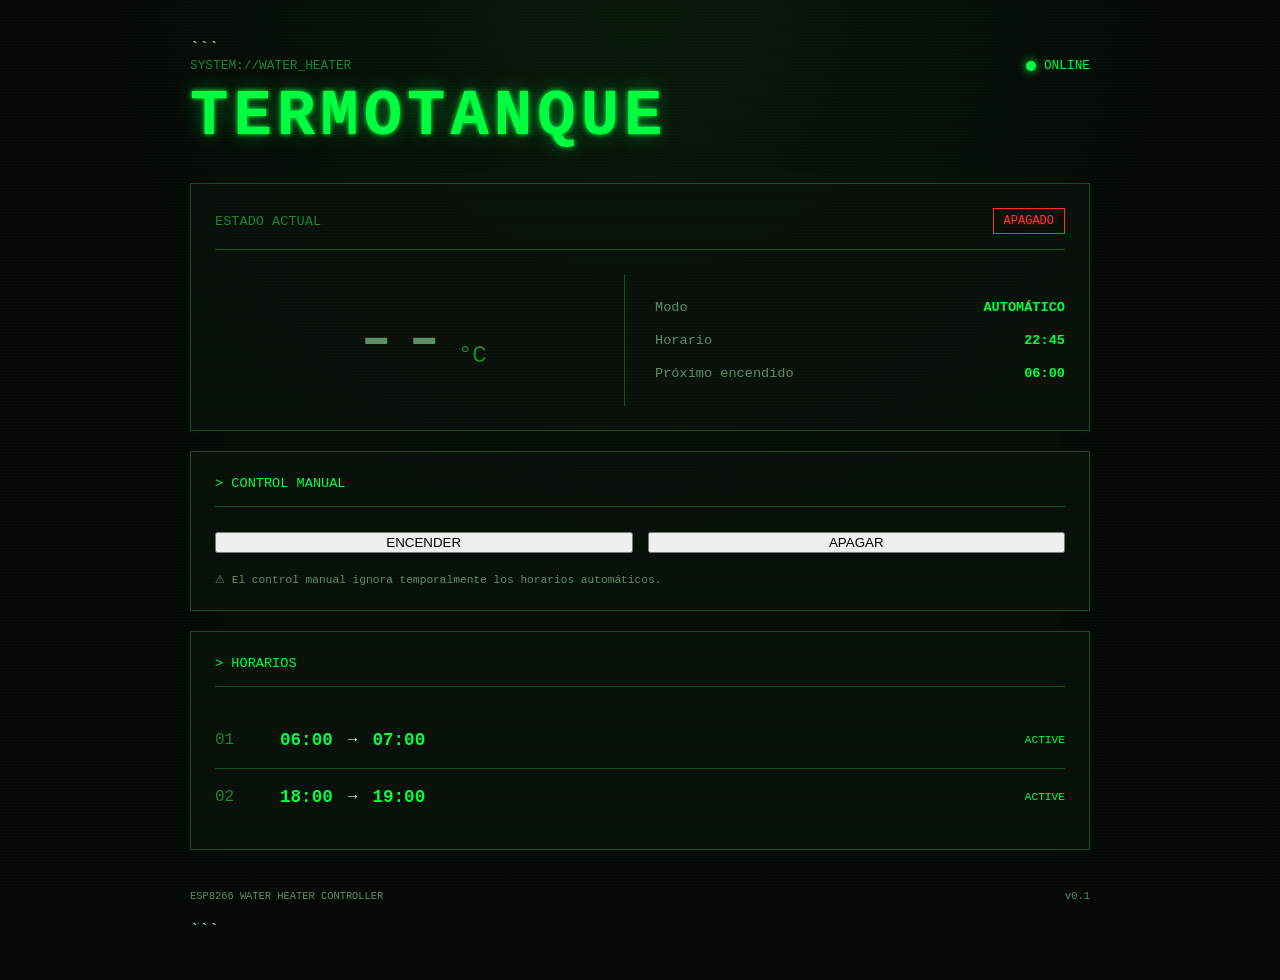
==== UI/index.html @ 13603619 "UI folder" ====
<!DOCTYPE html>

<html lang="es">

<head>
  <meta charset="UTF-8">
  <meta
    name="viewport"
    content="width=device-width, initial-scale=1.0"
  >

  <title>Termotanque</title>
  <link rel="stylesheet" href="./style.css">
</head>

<body>

  <main class="container">

```
<header class="header">
  <div>
    <p class="terminal-label">SYSTEM://WATER_HEATER</p>
    <h1>TERMOTANQUE</h1>
  </div>

  <div class="connection">
    <span class="status-dot"></span>
    ONLINE
  </div>
</header>


<section class="status-card">

  <div class="status-header">
    <span>ESTADO ACTUAL</span>
    <span class="status-badge off">APAGADO</span>
  </div>

  <div class="status-main">

    <div class="temperature-placeholder">
      <span class="temperature-value">--</span>
      <span class="temperature-unit">°C</span>
    </div>

    <div class="status-info">

      <div class="info-row">
        <span>Modo</span>
        <strong>AUTOMÁTICO</strong>
      </div>

      <div class="info-row">
        <span>Horario</span>
        <strong>22:45</strong>
      </div>

      <div class="info-row">
        <span>Próximo encendido</span>
        <strong>06:00</strong>
      </div>

    </div>

  </div>

</section>


<section class="control-card">

  <div class="section-title">
    <span>&gt; CONTROL MANUAL</span>
  </div>

  <div class="control-buttons">

    <button onclick="handleRelayCommand('on')">
      ENCENDER
    </button>

    <button onclick="handleRelayCommand('off')">
      APAGAR
    </button>

  </div>

  <p class="warning" id="control-message">
    ⚠ El control manual ignora temporalmente los horarios automáticos.
  </p>

</section>


<section class="schedule-card">

  <div class="section-title">
    <span>&gt; HORARIOS</span>
  </div>

  <div class="schedule-list">

    <div class="schedule-row">
      <span class="schedule-number">01</span>

      <div class="schedule-time">
        <strong>06:00</strong>
        <span>→</span>
        <strong>07:00</strong>
      </div>

      <span class="schedule-state">ACTIVE</span>
    </div>


    <div class="schedule-row">
      <span class="schedule-number">02</span>

      <div class="schedule-time">
        <strong>18:00</strong>
        <span>→</span>
        <strong>19:00</strong>
      </div>

      <span class="schedule-state">ACTIVE</span>
    </div>

  </div>

</section>


<footer>
  <span>ESP8266 WATER HEATER CONTROLLER</span>
  <span>v0.1</span>
</footer>
```

  </main>

  <script>
  async function handleRelayCommand(state) {
    const message = document.getElementById("control-message");

    message.textContent = "Procesando comando...";

    try {
      const result = await controlRelay(state);
      message.textContent = "✓ " + result;
    } catch (error) {
      message.textContent = "⚠ " + error.message;
    }
  }
</script>
  <script src="./js/api.js"></script>

</body>

</html>
---- UI/style.css ----
:root {
      --background: #050805;
      --surface: #0a100a;
      --surface-light: #0e180e;

      --green: #00ff41;
      --green-dark: #00a82b;
      --green-dim: #16852f;

      --text: #b6ffbf;
      --text-dim: #5b8f65;

      --border: #174d22;

      --danger: #ff3030;

      --font: "Courier New", monospace;
    }


    * {
      box-sizing: border-box;
    }


    body {
      margin: 0;

      background:
        radial-gradient(
          circle at top,
          #0a180c 0%,
          var(--background) 45%
        );

      color: var(--text);

      font-family: var(--font);

      min-height: 100vh;
    }


    body::before {
      content: "";

      position: fixed;

      inset: 0;

      pointer-events: none;

      background:
        repeating-linear-gradient(
          0deg,
          rgba(0, 255, 65, 0.025),
          rgba(0, 255, 65, 0.025) 1px,
          transparent 1px,
          transparent 3px
        );
    }


    .container {
      width: min(900px, 92%);

      margin: 0 auto;

      padding: 40px 0;
    }


    .header {
      display: flex;

      justify-content: space-between;

      align-items: flex-start;

      gap: 20px;

      margin-bottom: 30px;
    }


    .terminal-label {
      color: var(--green-dim);

      font-size: 0.8rem;

      margin: 0 0 8px;
    }


    h1 {
      color: var(--green);

      font-size: clamp(2rem, 7vw, 4rem);

      margin: 0;

      letter-spacing: 5px;

      text-shadow:
        0 0 5px var(--green),
        0 0 20px rgba(0, 255, 65, 0.4);
    }


    .connection {
      display: flex;

      align-items: center;

      gap: 8px;

      color: var(--green);

      font-size: 0.8rem;
    }


    .status-dot {
      width: 10px;

      height: 10px;

      background: var(--green);

      border-radius: 50%;

      box-shadow:
        0 0 8px var(--green);

      animation: pulse 2s infinite;
    }


    @keyframes pulse {

      0%,
      100% {
        opacity: 1;
      }

      50% {
        opacity: 0.35;
      }

    }


    .status-card,
    .control-card,
    .schedule-card {
      background: rgba(10, 16, 10, 0.9);

      border: 1px solid var(--border);

      box-shadow:
        0 0 20px rgba(0, 255, 65, 0.04);

      margin-bottom: 20px;

      padding: 24px;
    }


    .status-header {
      display: flex;

      justify-content: space-between;

      align-items: center;

      border-bottom: 1px solid var(--border);

      padding-bottom: 15px;

      margin-bottom: 25px;

      color: var(--green-dim);

      font-size: 0.85rem;
    }


    .status-badge {
      padding: 5px 10px;

      border: 1px solid;

      font-size: 0.75rem;
    }


    .status-badge.off {
      color: var(--danger);

      border-color: var(--danger);

      text-shadow: 0 0 8px rgba(255, 48, 48, 0.5);
    }


    .status-main {
      display: grid;

      grid-template-columns: 1fr 1fr;

      gap: 30px;

      align-items: center;
    }


    .temperature-placeholder {
      text-align: center;

      border-right: 1px solid var(--border);

      padding: 20px;
    }


    .temperature-value {
      font-size: 5rem;

      color: var(--text-dim);
    }


    .temperature-unit {
      color: var(--green-dim);

      font-size: 1.5rem;
    }


    .status-info {
      display: flex;

      flex-direction: column;

      gap: 18px;
    }


    .info-row {
      display: flex;

      justify-content: space-between;

      gap: 20px;

      color: var(--text-dim);

      font-size: 0.85rem;
    }


    .info-row strong {
      color: var(--green);

      text-align: right;
    }


    .section-title {
      color: var(--green);

      border-bottom: 1px solid var(--border);

      padding-bottom: 15px;

      margin-bottom: 25px;

      font-size: 0.85rem;
    }


    .control-buttons {
      display: grid;

      grid-template-columns: 1fr 1fr;

      gap: 15px;
    }


    .btn {
      background: transparent;

      font-family: var(--font);

      font-size: 1rem;

      font-weight: bold;

      padding: 18px;

      cursor: pointer;

      border: 1px solid;

      transition:
        background 0.2s,
        box-shadow 0.2s,
        color 0.2s;
    }


    .btn-on {
      color: var(--green);

      border-color: var(--green);
    }


    .btn-on:hover {
      background: var(--green);

      color: #000;

      box-shadow:
        0 0 20px rgba(0, 255, 65, 0.4);
    }


    .btn-off {
      color: var(--danger);

      border-color: var(--danger);
    }


    .btn-off:hover {
      background: var(--danger);

      color: #000;

      box-shadow:
        0 0 20px rgba(255, 48, 48, 0.3);
    }


    .warning {
      color: var(--text-dim);

      font-size: 0.7rem;

      margin: 20px 0 0;
    }


    .schedule-list {
      display: flex;

      flex-direction: column;
    }


    .schedule-row {
      display: grid;

      grid-template-columns: 50px 1fr auto;

      align-items: center;

      gap: 15px;

      padding: 18px 0;

      border-bottom: 1px solid var(--border);
    }


    .schedule-row:last-child {
      border-bottom: none;
    }


    .schedule-number {
      color: var(--green-dim);
    }


    .schedule-time {
      display: flex;

      gap: 15px;

      align-items: center;
    }


    .schedule-time strong {
      color: var(--green);

      font-size: 1.1rem;
    }


    .schedule-state {
      color: var(--green);

      font-size: 0.7rem;
    }


    footer {
      display: flex;

      justify-content: space-between;

      color: var(--text-dim);

      font-size: 0.65rem;

      padding: 20px 0;
    }


    @media (max-width: 600px) {

      .container {
        padding: 25px 0;
      }


      .header {
        flex-direction: column;
      }


      .status-main {
        grid-template-columns: 1fr;
      }


      .temperature-placeholder {
        border-right: none;

        border-bottom: 1px solid var(--border);
      }


      .control-buttons {
        grid-template-columns: 1fr;
      }


      .schedule-row {
        grid-template-columns: 35px 1fr;
      }


      .schedule-state {
        grid-column: 2;
      }

    }
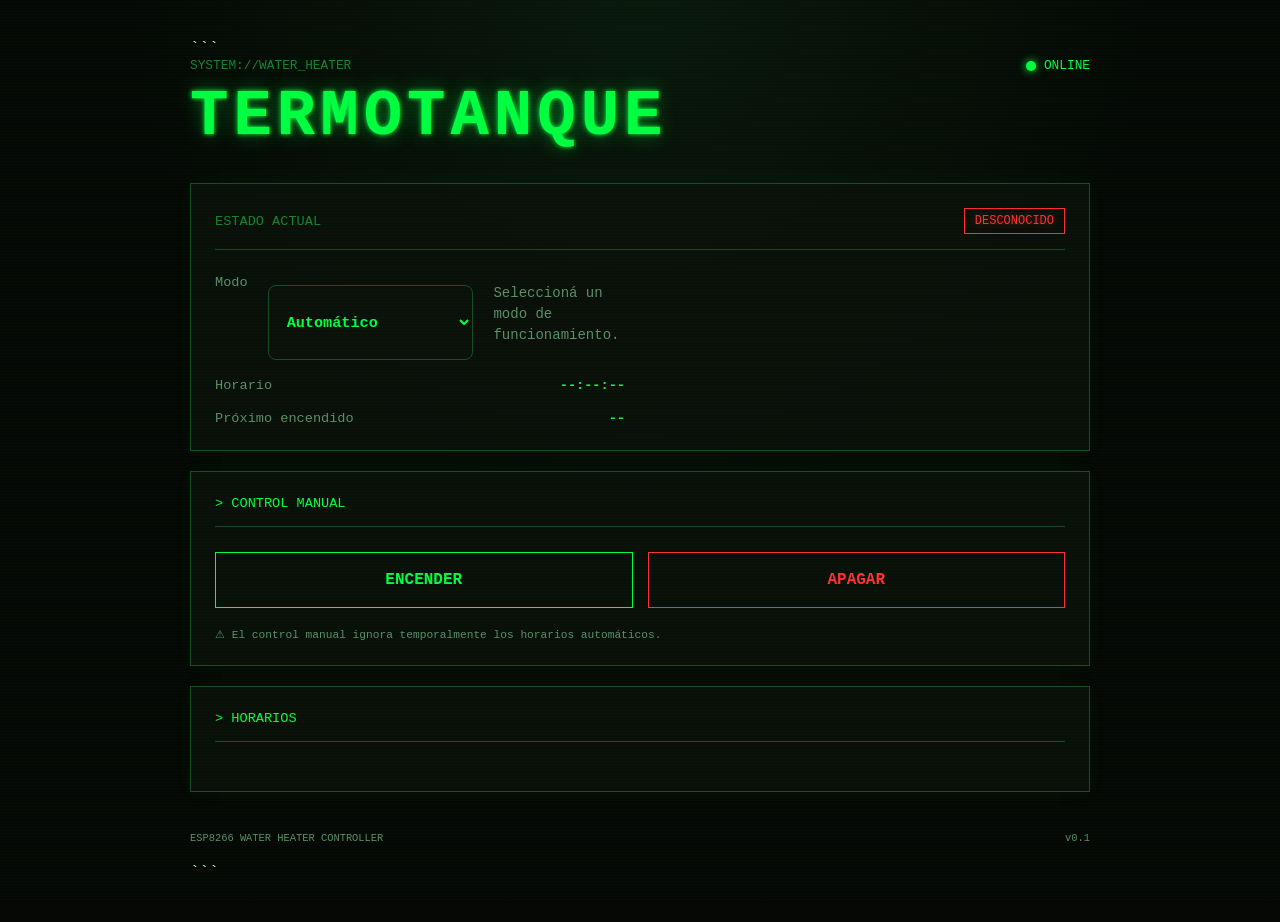
==== commit 201a8bec: "Add control mode selector and styling and UI" ====
--- a/UI/index.html
+++ b/UI/index.html
@@ -35,31 +35,39 @@
 
   <div class="status-header">
     <span>ESTADO ACTUAL</span>
-    <span class="status-badge off">APAGADO</span>
+    <span class="status-badge off" id="relay-status">
+      DESCONOCIDO
+    </span>
   </div>
 
   <div class="status-main">
 
-    <div class="temperature-placeholder">
-      <span class="temperature-value">--</span>
-      <span class="temperature-unit">°C</span>
-    </div>
+
 
     <div class="status-info">
 
       <div class="info-row">
         <span>Modo</span>
-        <strong>AUTOMÁTICO</strong>
+        
+    <select id="mode-selector" aria-label="Modo de funcionamiento">
+      <option value="AUTO">Automático</option>
+      <option value="MANUAL">Manual</option>
+    </select>
+
+    <p id="mode-message" role="status">
+      Seleccioná un modo de funcionamiento.
+    </p>
+
       </div>
 
       <div class="info-row">
         <span>Horario</span>
-        <strong>22:45</strong>
+        <strong id="current-time">--:--:--</strong>
       </div>
 
       <div class="info-row">
         <span>Próximo encendido</span>
-        <strong>06:00</strong>
+        <strong id="schedule-status">--</strong>
       </div>
 
     </div>
@@ -77,11 +85,17 @@
 
   <div class="control-buttons">
 
-    <button onclick="handleRelayCommand('on')">
+    <button
+      class="btn btn-on"
+      onclick="handleRelayCommand('on')"
+    >
       ENCENDER
     </button>
 
-    <button onclick="handleRelayCommand('off')">
+    <button
+      class="btn btn-off"
+      onclick="handleRelayCommand('off')"
+    >
       APAGAR
     </button>
 
@@ -100,33 +114,8 @@
     <span>&gt; HORARIOS</span>
   </div>
 
-  <div class="schedule-list">
-
-    <div class="schedule-row">
-      <span class="schedule-number">01</span>
-
-      <div class="schedule-time">
-        <strong>06:00</strong>
-        <span>→</span>
-        <strong>07:00</strong>
-      </div>
-
-      <span class="schedule-state">ACTIVE</span>
-    </div>
-
-
-    <div class="schedule-row">
-      <span class="schedule-number">02</span>
-
-      <div class="schedule-time">
-        <strong>18:00</strong>
-        <span>→</span>
-        <strong>19:00</strong>
-      </div>
-
-      <span class="schedule-state">ACTIVE</span>
-    </div>
-
+  <div class="schedule-list" id="schedule-list">
+    <!-- Los horarios se generan desde JavaScript -->
   </div>
 
 </section>
@@ -139,6 +128,7 @@
 ```
 
   </main>
+  <script src="./js/api.js"></script>
 
   <script>
   async function handleRelayCommand(state) {
@@ -153,8 +143,122 @@
       message.textContent = "⚠ " + error.message;
     }
   }
+
+
+  async function refreshStatus() {
+    try {
+      const status = await getStatus();
+
+      // Relay state
+      const relayStatus = document.getElementById("relay-status");
+
+      relayStatus.textContent = status.relayIsOn
+        ? "ENCENDIDO"
+        : "APAGADO";
+
+      relayStatus.classList.toggle("on", status.relayIsOn);
+      relayStatus.classList.toggle("off", !status.relayIsOn);
+
+      // Control mode
+      const modeSelector = document.getElementById("mode-selector");
+
+      if (!changingMode) {
+        modeSelector.value = status.mode;
+      }
+
+      // Current time
+      document.getElementById("current-time").textContent =
+        status.timeValid ? status.time : "Sin sincronizar";
+
+      // Schedule status
+      document.getElementById("schedule-status").textContent =
+        status.scheduleActive ? "ACTIVO" : "INACTIVO";
+
+      // Schedule list
+      const scheduleList = document.getElementById("schedule-list");
+
+      scheduleList.replaceChildren();
+
+      status.schedules.forEach((schedule, index) => {
+        const row = document.createElement("div");
+        row.className = "schedule-row";
+
+        const number = document.createElement("span");
+        number.className = "schedule-number";
+        number.textContent = String(index + 1).padStart(2, "0");
+
+        const time = document.createElement("div");
+        time.className = "schedule-time";
+
+        const start = document.createElement("strong");
+        start.textContent = schedule.start;
+
+        const arrow = document.createElement("span");
+        arrow.textContent = "→";
+
+        const end = document.createElement("strong");
+        end.textContent = schedule.end;
+
+        time.append(start, arrow, end);
+
+        const state = document.createElement("span");
+        state.className = "schedule-state";
+        state.textContent = "PROGRAMADO";
+
+        row.append(number, time, state);
+        scheduleList.appendChild(row);
+      });
+
+    } catch (error) {
+      console.error("Error al consultar el estado:", error);
+    }
+  }
+
+  // Initial status and periodic refresh
+  refreshStatus();
+  setInterval(refreshStatus, 5000);
+
+
+  let changingMode = false;
+
+  async function changeControlMode() {
+    if (changingMode) return;
+
+    const selector = document.getElementById("mode-selector");
+    const message = document.getElementById("mode-message");
+    const selectedMode = selector.value;
+
+    changingMode = true;
+    selector.disabled = true;
+    message.textContent = "Aplicando modo...";
+
+    try {
+      await setControlMode(selectedMode);
+
+      message.textContent =
+        selectedMode === "AUTO"
+          ? "Modo automático activado."
+          : "Modo manual activado.";
+
+      await refreshStatus();
+    } catch (error) {
+      message.textContent = `Error: ${error.message}`;
+      console.error("Error al cambiar el modo:", error);
+
+      // Recuperar el modo real si el cambio fue rechazado.
+      await refreshStatus();
+    } finally {
+      changingMode = false;
+      selector.disabled = false;
+    }
+  }
+
+  document
+    .getElementById("mode-selector")
+    .addEventListener("change", changeControlMode);
+
 </script>
-  <script src="./js/api.js"></script>
+
 
 </body>
 
--- a/UI/style.css
+++ b/UI/style.css
@@ -459,4 +459,69 @@
         grid-column: 2;
       }
 
-    }+    }
+
+
+  /* Selector del modo de funcionamiento */
+  #mode-selector {
+    display: block;
+    width: 100%;
+    max-width: 260px;
+    margin-top: 10px;
+    padding: 12px 40px 12px 14px;
+
+    font: inherit;
+    font-size: 0.95rem;
+    font-weight: 600;
+    color: var(--green);
+
+    background-color: var(--surface);
+    border: 1px solid var(--border);
+    border-radius: 8px;
+
+    cursor: pointer;
+    outline: none;
+    transition:
+      border-color 0.2s ease,
+      box-shadow 0.2s ease,
+      background-color 0.2s ease;
+  }
+
+  /* Opciones del desplegable */
+  #mode-selector option {
+    color: var(--text);
+    background-color: var(--surface);
+  }
+
+  /* Al pasar el cursor */
+  #mode-selector:hover {
+    border-color: var(--green-dark);
+    background-color: var(--surface-light);
+  }
+
+  /* Foco visible con verde */
+  #mode-selector:focus-visible {
+    border-color: var(--green);
+    box-shadow: 0 0 0 2px rgba(0, 255, 65, 0.15);
+  }
+
+  /* Mientras se procesa el cambio */
+  #mode-selector:disabled {
+    color: var(--text-dim);
+    border-color: var(--border);
+    cursor: wait;
+    opacity: 0.65;
+  }
+
+  /* Mensaje de estado */
+  #mode-message {
+    margin-top: 8px;
+    color: var(--text-dim);
+    font-size: 0.875rem;
+    line-height: 1.5;
+  }
+
+  /* Adaptación para mensajes de error */
+  #mode-message.error {
+    color: var(--green);
+  }
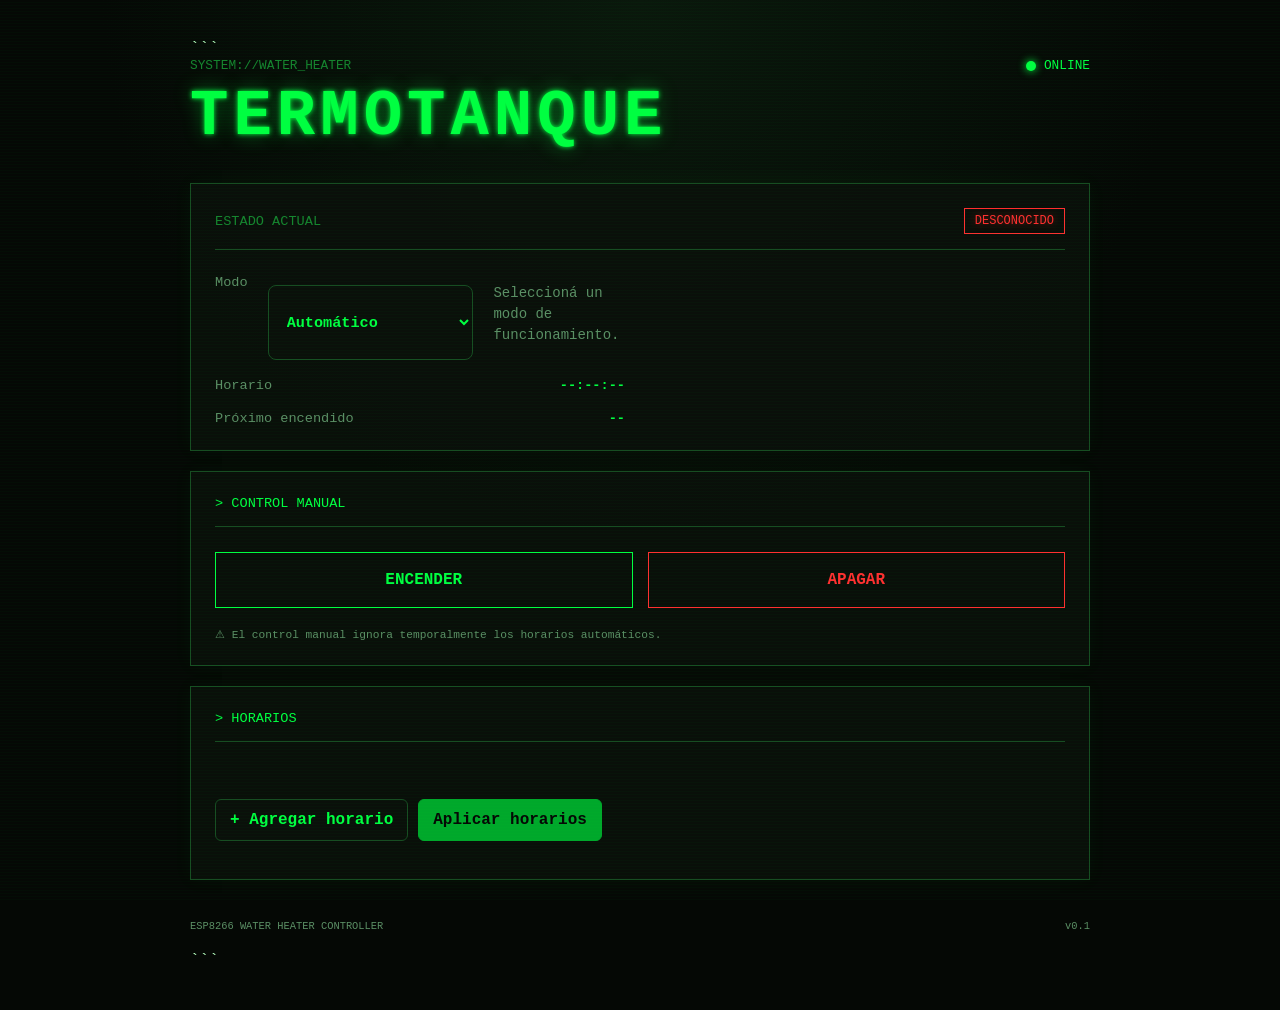
==== commit 0f5a480f: "Add persistent configuration and improve UI" ====
--- a/UI/index.html
+++ b/UI/index.html
@@ -114,9 +114,27 @@
     <span>&gt; HORARIOS</span>
   </div>
 
-  <div class="schedule-list" id="schedule-list">
-    <!-- Los horarios se generan desde JavaScript -->
-  </div>
+  
+<div class="schedule-list" id="schedule-list">
+  <!-- Los horarios actuales se muestran aquí -->
+</div>
+
+<div class="schedule-editor" id="schedule-editor">
+  <!-- El editor se genera desde JavaScript -->
+</div>
+
+<div class="schedule-actions">
+  <button type="button" id="add-schedule-button">
+    + Agregar horario
+  </button>
+
+  <button type="button" id="save-schedules-button">
+    Aplicar horarios
+  </button>
+</div>
+
+<p id="schedule-message" role="status" aria-live="polite"></p>
+
 
 </section>
 
@@ -208,6 +226,9 @@
         row.append(number, time, state);
         scheduleList.appendChild(row);
       });
+      if (!schedulesBeingEdited) {
+        renderScheduleEditor(status.schedules);
+      }
 
     } catch (error) {
       console.error("Error al consultar el estado:", error);
@@ -257,9 +278,172 @@
     .getElementById("mode-selector")
     .addEventListener("change", changeControlMode);
 
+  
+let schedulesBeingEdited = false;
+
+function renderScheduleEditor(schedules) {
+  const editor = document.getElementById("schedule-editor");
+  editor.replaceChildren();
+
+  schedules.forEach((schedule, index) => {
+    const row = document.createElement("div");
+    row.className = "schedule-edit-row";
+
+    const heading = document.createElement("div");
+    heading.className = "schedule-edit-heading";
+    heading.textContent = `Horario ${index + 1}`;
+
+    const fields = document.createElement("div");
+    fields.className = "schedule-edit-fields";
+
+    const startLabel = document.createElement("label");
+    startLabel.textContent = "Desde";
+
+    const startInput = document.createElement("input");
+    startInput.type = "time";
+    startInput.className = "schedule-start";
+    startInput.value = schedule.start;
+    startInput.required = true;
+    startInput.setAttribute("aria-label", `Inicio del horario ${index + 1}`);
+
+    startLabel.appendChild(startInput);
+
+    const endLabel = document.createElement("label");
+    endLabel.textContent = "Hasta";
+
+    const endInput = document.createElement("input");
+    endInput.type = "time";
+    endInput.className = "schedule-end";
+    endInput.value = schedule.end;
+    endInput.required = true;
+    endInput.setAttribute("aria-label", `Fin del horario ${index + 1}`);
+
+    endLabel.appendChild(endInput);
+
+    fields.append(startLabel, endLabel);
+    row.append(heading, fields);
+
+    if (schedules.length > 1) {
+      const removeButton = document.createElement("button");
+      removeButton.type = "button";
+      removeButton.className = "remove-schedule-button";
+      removeButton.textContent = "Quitar";
+      removeButton.addEventListener("click", () => {
+        const updated = readScheduleEditor();
+        updated.splice(index, 1);
+        schedulesBeingEdited = true;
+        renderScheduleEditor(updated);
+      });
+
+      row.appendChild(removeButton);
+    }
+
+    editor.appendChild(row);
+  });
+
+  document.getElementById("add-schedule-button").disabled =
+    schedules.length >= 4;
+}
+
+function readScheduleEditor() {
+  const rows = [
+    ...document.querySelectorAll(".schedule-edit-row")
+  ];
+
+  return rows.map(row => ({
+    start: row.querySelector(".schedule-start").value,
+    end: row.querySelector(".schedule-end").value
+  }));
+}
+
+function validateSchedules(schedules) {
+  if (schedules.length < 1 || schedules.length > 4) {
+    return "Tenés que configurar entre 1 y 4 horarios.";
+  }
+
+  for (const schedule of schedules) {
+    if (!schedule.start || !schedule.end) {
+      return "Completá el inicio y el fin de cada horario.";
+    }
+
+    if (schedule.start >= schedule.end) {
+      return "La hora de inicio debe ser anterior a la hora de fin.";
+    }
+  }
+
+  const sorted = [...schedules].sort((a, b) =>
+    a.start.localeCompare(b.start)
+  );
+
+  for (let i = 1; i < sorted.length; i++) {
+    if (sorted[i].start < sorted[i - 1].end) {
+      return "Los horarios no pueden superponerse.";
+    }
+  }
+
+  return null;
+}
+
+async function applySchedules() {
+  const message = document.getElementById("schedule-message");
+  const saveButton = document.getElementById("save-schedules-button");
+  const addButton = document.getElementById("add-schedule-button");
+  const schedules = readScheduleEditor();
+
+  const validationError = validateSchedules(schedules);
+
+  if (validationError) {
+    message.textContent = validationError;
+    message.classList.add("error");
+    return;
+  }
+
+  saveButton.disabled = true;
+  addButton.disabled = true;
+  message.classList.remove("error");
+  message.textContent = "Aplicando horarios...";
+
+  try {
+    await saveSchedules(schedules);
+
+    schedulesBeingEdited = false;
+    message.textContent = "Horarios actualizados correctamente.";
+
+    await refreshStatus();
+  } catch (error) {
+    message.textContent = `Error: ${error.message}`;
+    message.classList.add("error");
+    console.error("Error al aplicar horarios:", error);
+  } finally {
+    saveButton.disabled = false;
+    addButton.disabled = readScheduleEditor().length >= 4;
+  }
+}
+
+document.getElementById("schedule-editor").addEventListener("input", () => {
+  schedulesBeingEdited = true;
+  document.getElementById("schedule-message").textContent =
+    "Tenés cambios sin aplicar.";
+  document.getElementById("schedule-message").classList.remove("error");
+});
+
+document.getElementById("add-schedule-button").addEventListener("click", () => {
+  const schedules = readScheduleEditor();
+
+  if (schedules.length >= 4) return;
+
+  schedules.push({ start: "", end: "" });
+  schedulesBeingEdited = true;
+  renderScheduleEditor(schedules);
+});
+
+document.getElementById("save-schedules-button").addEventListener(
+  "click",
+  applySchedules
+);
+
 </script>
 
-
 </body>
 
 </html>
--- a/UI/style.css
+++ b/UI/style.css
@@ -525,3 +525,139 @@
   #mode-message.error {
     color: var(--green);
   }
+
+
+
+/* Editor de horarios */
+.schedule-editor {
+  display: grid;
+  gap: 12px;
+  margin-top: 16px;
+}
+
+.schedule-edit-row {
+  padding: 14px;
+  background: var(--surface);
+  border: 1px solid var(--border);
+  border-radius: 8px;
+}
+
+.schedule-edit-heading {
+  margin-bottom: 12px;
+  color: var(--green);
+  font-size: 0.9rem;
+  font-weight: 600;
+}
+
+.schedule-edit-fields {
+  display: grid;
+  grid-template-columns: repeat(2, minmax(0, 1fr));
+  gap: 12px;
+}
+
+.schedule-edit-fields label {
+  display: grid;
+  gap: 7px;
+  color: var(--text-dim);
+  font-size: 0.85rem;
+}
+
+.schedule-edit-fields input {
+  box-sizing: border-box;
+  width: 100%;
+  min-width: 0;
+  padding: 11px 8px;
+
+  color: var(--green);
+  color-scheme: dark;
+  background: var(--surface-light);
+  border: 1px solid var(--border);
+  border-radius: 6px;
+
+  font: inherit;
+  font-size: 1rem;
+}
+
+.schedule-edit-fields input:focus-visible {
+  outline: 1px solid var(--green);
+  border-color: var(--green);
+}
+
+.schedule-actions {
+  display: flex;
+  flex-wrap: wrap;
+  gap: 10px;
+  margin-top: 16px;
+}
+
+.schedule-actions button,
+.remove-schedule-button {
+  padding: 11px 14px;
+  color: var(--green);
+  background: var(--surface);
+  border: 1px solid var(--border);
+  border-radius: 6px;
+  font: inherit;
+  font-weight: 600;
+  cursor: pointer;
+  transition: background 0.2s ease, border-color 0.2s ease;
+}
+
+#save-schedules-button {
+  background: var(--green-dark);
+  border-color: var(--green-dark);
+  color: var(--background);
+}
+
+.schedule-actions button:hover,
+.remove-schedule-button:hover {
+  background: var(--surface-light);
+  border-color: var(--green-dim);
+}
+
+#save-schedules-button:hover {
+  background: var(--green);
+  border-color: var(--green);
+}
+
+.schedule-actions button:disabled,
+.remove-schedule-button:disabled {
+  opacity: 0.5;
+  cursor: not-allowed;
+}
+
+.remove-schedule-button {
+  margin-top: 12px;
+  padding: 7px 10px;
+  font-size: 0.85rem;
+}
+
+#schedule-message {
+  margin-top: 10px;
+  color: var(--text-dim);
+  font-size: 0.875rem;
+  line-height: 1.5;
+}
+
+#schedule-message.error {
+  color: #ff7070;
+}
+
+@media (max-width: 420px) {
+  .schedule-edit-row {
+    padding: 11px;
+  }
+
+  .schedule-edit-fields {
+    gap: 8px;
+  }
+
+  .schedule-actions {
+    flex-direction: column;
+  }
+
+  .schedule-actions button {
+    width: 100%;
+  }
+}
+
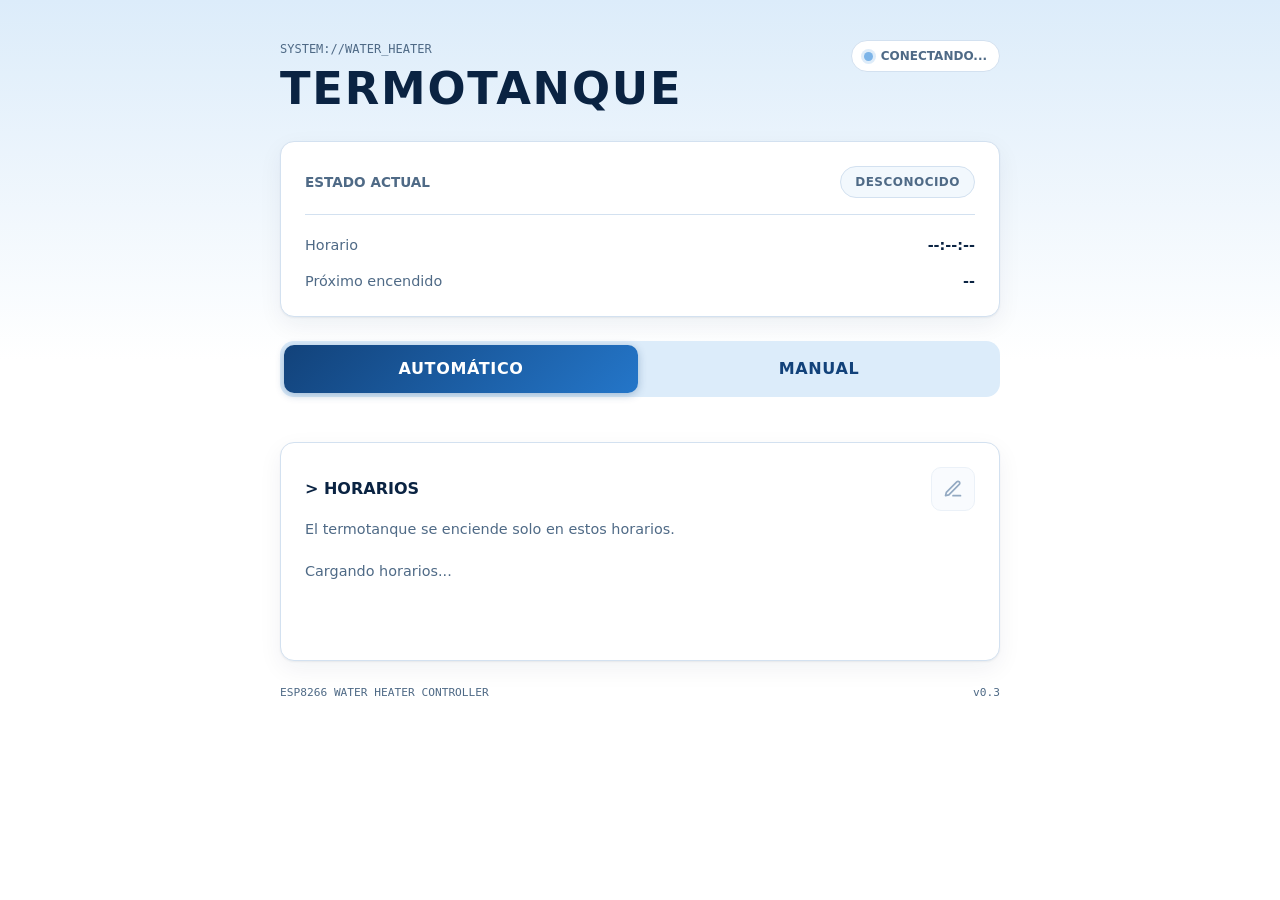
==== commit 8eb166d1: "UX/UI remake" ====
--- a/UI/index.html
+++ b/UI/index.html
@@ -1,65 +1,37 @@
 <!DOCTYPE html>
-
 <html lang="es">
-
 <head>
   <meta charset="UTF-8">
-  <meta
-    name="viewport"
-    content="width=device-width, initial-scale=1.0"
-  >
-
+  <meta name="viewport" content="width=device-width, initial-scale=1.0">
   <title>Termotanque</title>
   <link rel="stylesheet" href="./style.css">
 </head>
 
 <body>
-
-  <main class="container">
-
-```
-<header class="header">
-  <div>
-    <p class="terminal-label">SYSTEM://WATER_HEATER</p>
-    <h1>TERMOTANQUE</h1>
-  </div>
-
-  <div class="connection">
-    <span class="status-dot"></span>
-    ONLINE
-  </div>
-</header>
-
-
-<section class="status-card">
-
-  <div class="status-header">
-    <span>ESTADO ACTUAL</span>
-    <span class="status-badge off" id="relay-status">
-      DESCONOCIDO
-    </span>
-  </div>
-
-  <div class="status-main">
-
-
+<main class="container">
+
+  <header class="header">
+    <div>
+      <p class="terminal-label">SYSTEM://WATER_HEATER</p>
+      <h1>TERMOTANQUE</h1>
+    </div>
+
+    <!-- Estado de conexión con el ESP8266: checking | online | offline -->
+    <div class="connection" id="connection" data-state="checking" role="status">
+      <span class="status-dot"></span>
+      <span id="connection-label">CONECTANDO...</span>
+    </div>
+  </header>
+
+
+  <!-- ESTADO: siempre visible, común a ambos modos -->
+  <section class="status-card">
+    <div class="status-header">
+      <span>ESTADO ACTUAL</span>
+      <span class="status-badge" id="relay-status">DESCONOCIDO</span>
+    </div>
 
     <div class="status-info">
-
-      <div class="info-row">
-        <span>Modo</span>
-        
-    <select id="mode-selector" aria-label="Modo de funcionamiento">
-      <option value="AUTO">Automático</option>
-      <option value="MANUAL">Manual</option>
-    </select>
-
-    <p id="mode-message" role="status">
-      Seleccioná un modo de funcionamiento.
-    </p>
-
-      </div>
-
       <div class="info-row">
         <span>Horario</span>
         <strong id="current-time">--:--:--</strong>
@@ -69,86 +41,309 @@
         <span>Próximo encendido</span>
         <strong id="schedule-status">--</strong>
       </div>
-
-    </div>
-
-  </div>
-
-</section>
-
-
-<section class="control-card">
-
-  <div class="section-title">
-    <span>&gt; CONTROL MANUAL</span>
-  </div>
-
-  <div class="control-buttons">
-
+    </div>
+  </section>
+
+
+  <!-- TABS: la pestaña activa ES el modo real del dispositivo.
+       Automático arranca preseleccionado hasta que llega el estado real. -->
+  <nav class="tabs" role="tablist" aria-label="Modo de funcionamiento">
     <button
-      class="btn btn-on"
-      onclick="handleRelayCommand('on')"
+      type="button"
+      class="tab"
+      role="tab"
+      id="tab-auto"
+      data-mode="AUTO"
+      aria-selected="true"
+      aria-controls="panel-auto"
     >
-      ENCENDER
+      AUTOMÁTICO
     </button>
 
     <button
-      class="btn btn-off"
-      onclick="handleRelayCommand('off')"
+      type="button"
+      class="tab"
+      role="tab"
+      id="tab-manual"
+      data-mode="MANUAL"
+      aria-selected="false"
+      aria-controls="panel-manual"
     >
-      APAGAR
+      MANUAL
     </button>
-
-  </div>
-
-  <p class="warning" id="control-message">
-    ⚠ El control manual ignora temporalmente los horarios automáticos.
-  </p>
-
-</section>
-
-
-<section class="schedule-card">
-
-  <div class="section-title">
-    <span>&gt; HORARIOS</span>
-  </div>
-
-  
-<div class="schedule-list" id="schedule-list">
-  <!-- Los horarios actuales se muestran aquí -->
-</div>
-
-<div class="schedule-editor" id="schedule-editor">
-  <!-- El editor se genera desde JavaScript -->
-</div>
-
-<div class="schedule-actions">
-  <button type="button" id="add-schedule-button">
-    + Agregar horario
-  </button>
-
-  <button type="button" id="save-schedules-button">
-    Aplicar horarios
-  </button>
-</div>
-
-<p id="schedule-message" role="status" aria-live="polite"></p>
-
-
-</section>
-
-
-<footer>
-  <span>ESP8266 WATER HEATER CONTROLLER</span>
-  <span>v0.1</span>
-</footer>
-```
-
-  </main>
-  <script src="./js/api.js"></script>
-
-  <script>
+  </nav>
+
+  <p id="mode-message" role="status" aria-live="polite"></p>
+
+
+  <!-- PANEL AUTOMÁTICO -->
+  <section
+    class="schedule-card panel"
+    id="panel-auto"
+    role="tabpanel"
+    aria-labelledby="tab-auto"
+  >
+    <div class="section-header">
+      <div class="section-title">
+        <span>&gt; HORARIOS</span>
+      </div>
+
+      <!-- Lápiz: abre el editor. Deshabilitado hasta tener los horarios. -->
+      <button
+        type="button"
+        class="icon-button"
+        id="edit-schedules-button"
+        aria-label="Editar horarios"
+        title="Editar horarios"
+        disabled
+      >
+        <svg
+          viewBox="0 0 24 24"
+          width="20"
+          height="20"
+          fill="none"
+          stroke="currentColor"
+          stroke-width="2"
+          stroke-linecap="round"
+          stroke-linejoin="round"
+          aria-hidden="true"
+        >
+          <path d="M12 20h9"></path>
+          <path d="M16.5 3.5a2.121 2.121 0 0 1 3 3L7 19l-4 1 1-4L16.5 3.5z"></path>
+        </svg>
+      </button>
+    </div>
+
+    <p class="hint" id="schedule-hint">
+      El termotanque se enciende solo en estos horarios.
+    </p>
+
+    <!-- Vista de lectura (por defecto) -->
+    <div class="schedule-list" id="schedule-list">
+      <p class="hint">Cargando horarios...</p>
+    </div>
+
+    <!-- Vista de edición (se abre con el lápiz) -->
+    <div class="schedule-editor" id="schedule-editor" hidden></div>
+
+    <div class="schedule-actions" id="schedule-actions" hidden>
+      <button type="button" id="add-schedule-button">
+        + Agregar horario
+      </button>
+
+      <button type="button" id="cancel-schedules-button">
+        Cancelar
+      </button>
+
+      <button type="button" id="save-schedules-button">
+        Aplicar horarios
+      </button>
+    </div>
+
+    <p id="schedule-message" role="status" aria-live="polite"></p>
+  </section>
+
+
+  <!-- PANEL MANUAL -->
+  <section
+    class="control-card panel"
+    id="panel-manual"
+    role="tabpanel"
+    aria-labelledby="tab-manual"
+    hidden
+  >
+    <div class="section-title">
+      <span>&gt; CONTROL MANUAL</span>
+    </div>
+
+    <p class="hint">
+      Los horarios automáticos están pausados. El termotanque
+      mantiene el estado que elijas hasta que vuelvas a Automático.
+    </p>
+
+    <div class="control-buttons">
+      <button type="button" class="btn btn-on" data-relay="on">
+        ENCENDER
+      </button>
+
+      <button type="button" class="btn btn-off" data-relay="off">
+        APAGAR
+      </button>
+    </div>
+
+    <p class="warning" id="control-message" role="status" aria-live="polite"></p>
+  </section>
+
+
+  <footer>
+    <span>ESP8266 WATER HEATER CONTROLLER</span>
+    <span>v0.3</span>
+  </footer>
+
+</main>
+
+<script src="./js/api.js"></script>
+
+<script>
+  /* ============================================================
+     ESTADO DE LA INTERFAZ
+     Se declara todo arriba: así nada se usa antes de existir.
+     ============================================================ */
+  let changingMode = false;
+
+  // true = el editor de horarios está abierto
+  let editingSchedules = false;
+
+  // Sube cada vez que el usuario cambia de modo. Sirve para descartar
+  // respuestas de polling que empezaron ANTES del cambio (ya obsoletas).
+  let modeChangeCounter = 0;
+
+  // Consultas de estado fallidas seguidas (para el indicador de conexión)
+  let failedPolls = 0;
+  const OFFLINE_AFTER_FAILURES = 2;
+
+  // Últimos horarios confirmados por el ESP8266 (ordenados)
+  let lastSchedules = [];
+  let hasLoadedStatus = false;
+
+  // Elementos que se usan seguido
+  const tabs = document.querySelectorAll(".tab");
+  const relayButtons = document.querySelectorAll("[data-relay]");
+
+  const panels = {
+    AUTO: document.getElementById("panel-auto"),
+    MANUAL: document.getElementById("panel-manual")
+  };
+
+  const connection = document.getElementById("connection");
+  const connectionLabel = document.getElementById("connection-label");
+  const relayStatus = document.getElementById("relay-status");
+  const currentTime = document.getElementById("current-time");
+  const scheduleStatus = document.getElementById("schedule-status");
+
+  const scheduleHint = document.getElementById("schedule-hint");
+  const scheduleList = document.getElementById("schedule-list");
+  const scheduleEditor = document.getElementById("schedule-editor");
+  const scheduleActions = document.getElementById("schedule-actions");
+  const scheduleMessage = document.getElementById("schedule-message");
+  const editButton = document.getElementById("edit-schedules-button");
+  const addButton = document.getElementById("add-schedule-button");
+  const cancelButton = document.getElementById("cancel-schedules-button");
+  const saveButton = document.getElementById("save-schedules-button");
+
+
+  /* ============================================================
+     CONEXIÓN CON EL ESP8266
+     ============================================================ */
+  function setConnection(state) {
+    const labels = {
+      checking: "CONECTANDO...",
+      online: "ONLINE",
+      offline: "SIN CONEXIÓN"
+    };
+
+    connection.dataset.state = state;
+    connectionLabel.textContent = labels[state];
+  }
+
+  // Sin conexión no sabemos nada: mejor "desconocido" que un dato viejo.
+  function showOfflineState() {
+    setConnection("offline");
+
+    relayStatus.textContent = "DESCONOCIDO";
+    relayStatus.classList.remove("on", "off");
+    relayButtons.forEach(button => button.setAttribute("aria-pressed", "false"));
+
+    currentTime.textContent = "--:--:--";
+    scheduleStatus.textContent = "--";
+
+    // Si nunca llegamos a cargar los horarios, no dejar "Cargando..." para siempre.
+    if (!hasLoadedStatus && !editingSchedules) {
+      scheduleList.replaceChildren(
+        makeHint("No se pudo conectar con el termotanque.")
+      );
+    }
+  }
+
+  function makeHint(text) {
+    const paragraph = document.createElement("p");
+    paragraph.className = "hint";
+    paragraph.textContent = text;
+    return paragraph;
+  }
+
+
+  /* ============================================================
+     MODO (tabs)
+     showMode          -> solo DIBUJA, no llama a la API
+     changeControlMode -> ACTÚA (API) y después dibuja
+     ============================================================ */
+  function showMode(mode) {
+    tabs.forEach(tab => {
+      tab.setAttribute("aria-selected", String(tab.dataset.mode === mode));
+    });
+
+    Object.entries(panels).forEach(([key, panel]) => {
+      panel.hidden = key !== mode;
+    });
+  }
+
+  async function changeControlMode(mode) {
+    if (changingMode) return;
+
+    const message = document.getElementById("mode-message");
+
+    // Modo que se está mostrando ahora, por si hay que volver atrás.
+    const previousMode =
+      [...tabs].find(tab => tab.getAttribute("aria-selected") === "true")
+        ?.dataset.mode;
+
+    changingMode = true;
+    modeChangeCounter++;
+    tabs.forEach(tab => (tab.disabled = true));
+    message.classList.remove("error");
+    message.textContent = "Aplicando modo...";
+
+    // Actualización optimista: se dibuja al instante y se confirma después.
+    showMode(mode);
+
+    try {
+      await setControlMode(mode);
+
+      message.textContent =
+        mode === "AUTO"
+          ? "Modo automático activado."
+          : "Modo manual activado.";
+    } catch (error) {
+      // El ESP lo rechazó o no respondió: volver al modo anterior.
+      if (previousMode) showMode(previousMode);
+
+      message.classList.add("error");
+      message.textContent = `Error: ${error.message}`;
+      console.error("Error al cambiar el modo:", error);
+    } finally {
+      changingMode = false;
+      tabs.forEach(tab => (tab.disabled = false));
+    }
+
+    // Sincroniza el resto de la pantalla (badge del relé, etc.)
+    // en segundo plano, sin hacer esperar al usuario.
+    refreshStatus();
+  }
+
+  tabs.forEach(tab => {
+    tab.addEventListener("click", () => {
+      // Si ya es la pestaña activa, no hay nada que cambiar.
+      if (tab.getAttribute("aria-selected") === "true") return;
+
+      changeControlMode(tab.dataset.mode);
+    });
+  });
+
+
+  /* ============================================================
+     CONTROL MANUAL (encender / apagar)
+     ============================================================ */
   async function handleRelayCommand(state) {
     const message = document.getElementById("control-message");
 
@@ -157,19 +352,78 @@
     try {
       const result = await controlRelay(state);
       message.textContent = "✓ " + result;
+
+      // Actualiza el badge de estado sin esperar al próximo polling.
+      await refreshStatus();
     } catch (error) {
       message.textContent = "⚠ " + error.message;
     }
   }
 
-
+  relayButtons.forEach(button => {
+    button.addEventListener("click", () => {
+      handleRelayCommand(button.dataset.relay);
+    });
+  });
+
+
+  /* ============================================================
+     PRÓXIMO ENCENDIDO
+     ============================================================ */
+  function getNextScheduledStart(time, schedules, timeValid) {
+    if (!timeValid || !time) {
+      return "Sin sincronizar";
+    }
+
+    if (!schedules || schedules.length === 0) {
+      return "Sin horarios";
+    }
+
+    const [hours, minutes] = time.split(":").map(Number);
+    const currentMinutes = hours * 60 + minutes;
+
+    const nextToday = schedules
+      .map(schedule => schedule.start)
+      .filter(start => {
+        const [h, m] = start.split(":").map(Number);
+        return h * 60 + m > currentMinutes;
+      })
+      .sort();
+
+    if (nextToday.length > 0) {
+      return `Hoy a las ${nextToday[0]}`;
+    }
+
+    const nextTomorrow = schedules
+      .map(schedule => schedule.start)
+      .sort();
+
+    if (nextTomorrow.length > 0) {
+      return `Mañana a las ${nextTomorrow[0]}`;
+    }
+
+    return "Sin horarios";
+  }
+
+
+  /* ============================================================
+     REFRESCO DE ESTADO (polling)
+     Solo REFLEJA lo que dice el ESP8266. No envía cambios.
+     ============================================================ */
   async function refreshStatus() {
+    // Anota en qué "versión" del modo arrancó esta consulta.
+    const counterAtStart = modeChangeCounter;
+
     try {
       const status = await getStatus();
 
-      // Relay state
-      const relayStatus = document.getElementById("relay-status");
-
+      // Respondió: estamos online
+      failedPolls = 0;
+      hasLoadedStatus = true;
+      setConnection("online");
+      editButton.disabled = false;
+
+      // Estado del relé
       relayStatus.textContent = status.relayIsOn
         ? "ENCENDIDO"
         : "APAGADO";
@@ -177,273 +431,302 @@
       relayStatus.classList.toggle("on", status.relayIsOn);
       relayStatus.classList.toggle("off", !status.relayIsOn);
 
-      // Control mode
-      const modeSelector = document.getElementById("mode-selector");
-
-      if (!changingMode) {
-        modeSelector.value = status.mode;
+      // Botones manuales: resalta el que coincide con el estado real
+      relayButtons.forEach(button => {
+        const buttonMeansOn = button.dataset.relay === "on";
+        button.setAttribute(
+          "aria-pressed",
+          String(buttonMeansOn === status.relayIsOn)
+        );
+      });
+
+      // Modo: las tabs siguen al dispositivo, salvo que el usuario esté
+      // cambiándolo o haya cambiado mientras esta consulta estaba en vuelo.
+      if (!changingMode && counterAtStart === modeChangeCounter) {
+        showMode(status.mode);
       }
 
-      // Current time
-      document.getElementById("current-time").textContent =
+      // Hora actual
+      currentTime.textContent =
         status.timeValid ? status.time : "Sin sincronizar";
 
-      // Schedule status
-      document.getElementById("schedule-status").textContent =
-        status.scheduleActive ? "ACTIVO" : "INACTIVO";
-
-      // Schedule list
-      const scheduleList = document.getElementById("schedule-list");
-
-      scheduleList.replaceChildren();
-
-      status.schedules.forEach((schedule, index) => {
-        const row = document.createElement("div");
-        row.className = "schedule-row";
-
-        const number = document.createElement("span");
-        number.className = "schedule-number";
-        number.textContent = String(index + 1).padStart(2, "0");
-
-        const time = document.createElement("div");
-        time.className = "schedule-time";
-
-        const start = document.createElement("strong");
-        start.textContent = schedule.start;
-
-        const arrow = document.createElement("span");
-        arrow.textContent = "→";
-
-        const end = document.createElement("strong");
-        end.textContent = schedule.end;
-
-        time.append(start, arrow, end);
-
-        const state = document.createElement("span");
-        state.className = "schedule-state";
-        state.textContent = "PROGRAMADO";
-
-        row.append(number, time, state);
-        scheduleList.appendChild(row);
-      });
-      if (!schedulesBeingEdited) {
-        renderScheduleEditor(status.schedules);
+      // Próximo encendido programado
+      scheduleStatus.textContent =
+        getNextScheduledStart(status.time, status.schedules, status.timeValid);
+
+      // Horarios: se guardan ordenados y se muestran en la vista de lectura.
+      // Si el editor está abierto no se toca, para no pisar lo que se escribe.
+      lastSchedules = sortSchedules(status.schedules);
+
+      if (!editingSchedules) {
+        renderScheduleList(lastSchedules);
       }
 
     } catch (error) {
       console.error("Error al consultar el estado:", error);
-    }
-  }
-
-  // Initial status and periodic refresh
+
+      // Un fallo aislado no alcanza: el ESP8266 atiende de a una request.
+      failedPolls++;
+
+      if (failedPolls >= OFFLINE_AFTER_FAILURES) {
+        showOfflineState();
+      }
+    }
+  }
+
+
+  /* ============================================================
+     HORARIOS: VISTA DE LECTURA
+     ============================================================ */
+  function sortSchedules(schedules) {
+    return [...schedules].sort((a, b) => a.start.localeCompare(b.start));
+  }
+
+  function renderScheduleList(schedules) {
+    scheduleList.replaceChildren();
+
+    if (schedules.length === 0) {
+      scheduleList.appendChild(makeHint("No hay horarios configurados."));
+      return;
+    }
+
+    schedules.forEach((schedule, index) => {
+      const row = document.createElement("div");
+      row.className = "schedule-row";
+
+      const number = document.createElement("span");
+      number.className = "schedule-number";
+      number.textContent = String(index + 1).padStart(2, "0");
+
+      const time = document.createElement("div");
+      time.className = "schedule-time";
+
+      const start = document.createElement("strong");
+      start.textContent = schedule.start;
+
+      const arrow = document.createElement("span");
+      arrow.textContent = "→";
+
+      const end = document.createElement("strong");
+      end.textContent = schedule.end;
+
+      time.append(start, arrow, end);
+      row.append(number, time);
+      scheduleList.appendChild(row);
+    });
+  }
+
+
+  /* ============================================================
+     HORARIOS: ALTERNAR ENTRE LECTURA Y EDICIÓN
+     ============================================================ */
+  function clearScheduleMessage() {
+    scheduleMessage.textContent = "";
+    scheduleMessage.classList.remove("error");
+  }
+
+  function setScheduleEditing(editing) {
+    editingSchedules = editing;
+
+    scheduleList.hidden = editing;
+    scheduleEditor.hidden = !editing;
+    scheduleActions.hidden = !editing;
+    editButton.hidden = editing;
+
+    scheduleHint.textContent = editing
+      ? "Editá los horarios y tocá Aplicar horarios para guardarlos. Máximo 4."
+      : "El termotanque se enciende solo en estos horarios.";
+  }
+
+  function startEditingSchedules() {
+    renderScheduleEditor(lastSchedules);
+    clearScheduleMessage();
+    setScheduleEditing(true);
+
+    // El lápiz queda oculto: llevar el foco al editor.
+    scheduleEditor.querySelector("input")?.focus();
+  }
+
+  function cancelEditingSchedules() {
+    setScheduleEditing(false);
+    renderScheduleList(lastSchedules);
+    clearScheduleMessage();
+
+    editButton.focus();
+  }
+
+  editButton.addEventListener("click", startEditingSchedules);
+  cancelButton.addEventListener("click", cancelEditingSchedules);
+
+
+  /* ============================================================
+     HORARIOS: EDITOR
+     ============================================================ */
+  function renderScheduleEditor(schedules) {
+    scheduleEditor.replaceChildren();
+
+    schedules.forEach((schedule, index) => {
+      const row = document.createElement("div");
+      row.className = "schedule-edit-row";
+
+      const heading = document.createElement("div");
+      heading.className = "schedule-edit-heading";
+      heading.textContent = `Horario ${index + 1}`;
+
+      const fields = document.createElement("div");
+      fields.className = "schedule-edit-fields";
+
+      const startLabel = document.createElement("label");
+      startLabel.textContent = "Desde";
+
+      const startInput = document.createElement("input");
+      startInput.type = "time";
+      startInput.className = "schedule-start";
+      startInput.value = schedule.start;
+      startInput.required = true;
+      startInput.setAttribute("aria-label", `Inicio del horario ${index + 1}`);
+
+      startLabel.appendChild(startInput);
+
+      const endLabel = document.createElement("label");
+      endLabel.textContent = "Hasta";
+
+      const endInput = document.createElement("input");
+      endInput.type = "time";
+      endInput.className = "schedule-end";
+      endInput.value = schedule.end;
+      endInput.required = true;
+      endInput.setAttribute("aria-label", `Fin del horario ${index + 1}`);
+
+      endLabel.appendChild(endInput);
+
+      fields.append(startLabel, endLabel);
+      row.append(heading, fields);
+
+      if (schedules.length > 1) {
+        const removeButton = document.createElement("button");
+        removeButton.type = "button";
+        removeButton.className = "remove-schedule-button";
+        removeButton.textContent = "Quitar";
+        removeButton.addEventListener("click", () => {
+          const updated = readScheduleEditor();
+          updated.splice(index, 1);
+          renderScheduleEditor(updated);
+        });
+
+        row.appendChild(removeButton);
+      }
+
+      scheduleEditor.appendChild(row);
+    });
+
+    addButton.disabled = schedules.length >= 4;
+  }
+
+  function readScheduleEditor() {
+    const rows = [
+      ...document.querySelectorAll(".schedule-edit-row")
+    ];
+
+    return rows.map(row => ({
+      start: row.querySelector(".schedule-start").value,
+      end: row.querySelector(".schedule-end").value
+    }));
+  }
+
+  function validateSchedules(schedules) {
+    if (schedules.length < 1 || schedules.length > 4) {
+      return "Tenés que configurar entre 1 y 4 horarios.";
+    }
+
+    for (const schedule of schedules) {
+      if (!schedule.start || !schedule.end) {
+        return "Completá el inicio y el fin de cada horario.";
+      }
+
+      if (schedule.start >= schedule.end) {
+        return "La hora de inicio debe ser anterior a la hora de fin.";
+      }
+    }
+
+    const sorted = [...schedules].sort((a, b) =>
+      a.start.localeCompare(b.start)
+    );
+
+    for (let i = 1; i < sorted.length; i++) {
+      if (sorted[i].start < sorted[i - 1].end) {
+        return "Los horarios no pueden superponerse.";
+      }
+    }
+
+    return null;
+  }
+
+  async function applySchedules() {
+    const schedules = readScheduleEditor();
+
+    const validationError = validateSchedules(schedules);
+
+    if (validationError) {
+      scheduleMessage.textContent = validationError;
+      scheduleMessage.classList.add("error");
+      return;
+    }
+
+    saveButton.disabled = true;
+    addButton.disabled = true;
+    cancelButton.disabled = true;
+    scheduleMessage.classList.remove("error");
+    scheduleMessage.textContent = "Aplicando horarios...";
+
+    try {
+      await saveSchedules(schedules);
+
+      // El ESP8266 confirmó: volver a la vista de lectura con los datos nuevos.
+      lastSchedules = sortSchedules(schedules);
+      setScheduleEditing(false);
+      renderScheduleList(lastSchedules);
+      scheduleMessage.textContent = "Horarios actualizados correctamente.";
+
+      editButton.focus();
+
+      // Sincroniza el resto (próximo encendido) en segundo plano.
+      refreshStatus();
+    } catch (error) {
+      scheduleMessage.textContent = `Error: ${error.message}`;
+      scheduleMessage.classList.add("error");
+      console.error("Error al aplicar horarios:", error);
+    } finally {
+      saveButton.disabled = false;
+      cancelButton.disabled = false;
+      addButton.disabled = readScheduleEditor().length >= 4;
+    }
+  }
+
+  scheduleEditor.addEventListener("input", () => {
+    scheduleMessage.textContent = "Tenés cambios sin aplicar.";
+    scheduleMessage.classList.remove("error");
+  });
+
+  addButton.addEventListener("click", () => {
+    const schedules = readScheduleEditor();
+
+    if (schedules.length >= 4) return;
+
+    schedules.push({ start: "", end: "" });
+    renderScheduleEditor(schedules);
+  });
+
+  saveButton.addEventListener("click", applySchedules);
+
+
+  /* ============================================================
+     ARRANQUE
+     Va al final, cuando todo lo anterior ya está definido.
+     ============================================================ */
   refreshStatus();
   setInterval(refreshStatus, 5000);
-
-
-  let changingMode = false;
-
-  async function changeControlMode() {
-    if (changingMode) return;
-
-    const selector = document.getElementById("mode-selector");
-    const message = document.getElementById("mode-message");
-    const selectedMode = selector.value;
-
-    changingMode = true;
-    selector.disabled = true;
-    message.textContent = "Aplicando modo...";
-
-    try {
-      await setControlMode(selectedMode);
-
-      message.textContent =
-        selectedMode === "AUTO"
-          ? "Modo automático activado."
-          : "Modo manual activado.";
-
-      await refreshStatus();
-    } catch (error) {
-      message.textContent = `Error: ${error.message}`;
-      console.error("Error al cambiar el modo:", error);
-
-      // Recuperar el modo real si el cambio fue rechazado.
-      await refreshStatus();
-    } finally {
-      changingMode = false;
-      selector.disabled = false;
-    }
-  }
-
-  document
-    .getElementById("mode-selector")
-    .addEventListener("change", changeControlMode);
-
-  
-let schedulesBeingEdited = false;
-
-function renderScheduleEditor(schedules) {
-  const editor = document.getElementById("schedule-editor");
-  editor.replaceChildren();
-
-  schedules.forEach((schedule, index) => {
-    const row = document.createElement("div");
-    row.className = "schedule-edit-row";
-
-    const heading = document.createElement("div");
-    heading.className = "schedule-edit-heading";
-    heading.textContent = `Horario ${index + 1}`;
-
-    const fields = document.createElement("div");
-    fields.className = "schedule-edit-fields";
-
-    const startLabel = document.createElement("label");
-    startLabel.textContent = "Desde";
-
-    const startInput = document.createElement("input");
-    startInput.type = "time";
-    startInput.className = "schedule-start";
-    startInput.value = schedule.start;
-    startInput.required = true;
-    startInput.setAttribute("aria-label", `Inicio del horario ${index + 1}`);
-
-    startLabel.appendChild(startInput);
-
-    const endLabel = document.createElement("label");
-    endLabel.textContent = "Hasta";
-
-    const endInput = document.createElement("input");
-    endInput.type = "time";
-    endInput.className = "schedule-end";
-    endInput.value = schedule.end;
-    endInput.required = true;
-    endInput.setAttribute("aria-label", `Fin del horario ${index + 1}`);
-
-    endLabel.appendChild(endInput);
-
-    fields.append(startLabel, endLabel);
-    row.append(heading, fields);
-
-    if (schedules.length > 1) {
-      const removeButton = document.createElement("button");
-      removeButton.type = "button";
-      removeButton.className = "remove-schedule-button";
-      removeButton.textContent = "Quitar";
-      removeButton.addEventListener("click", () => {
-        const updated = readScheduleEditor();
-        updated.splice(index, 1);
-        schedulesBeingEdited = true;
-        renderScheduleEditor(updated);
-      });
-
-      row.appendChild(removeButton);
-    }
-
-    editor.appendChild(row);
-  });
-
-  document.getElementById("add-schedule-button").disabled =
-    schedules.length >= 4;
-}
-
-function readScheduleEditor() {
-  const rows = [
-    ...document.querySelectorAll(".schedule-edit-row")
-  ];
-
-  return rows.map(row => ({
-    start: row.querySelector(".schedule-start").value,
-    end: row.querySelector(".schedule-end").value
-  }));
-}
-
-function validateSchedules(schedules) {
-  if (schedules.length < 1 || schedules.length > 4) {
-    return "Tenés que configurar entre 1 y 4 horarios.";
-  }
-
-  for (const schedule of schedules) {
-    if (!schedule.start || !schedule.end) {
-      return "Completá el inicio y el fin de cada horario.";
-    }
-
-    if (schedule.start >= schedule.end) {
-      return "La hora de inicio debe ser anterior a la hora de fin.";
-    }
-  }
-
-  const sorted = [...schedules].sort((a, b) =>
-    a.start.localeCompare(b.start)
-  );
-
-  for (let i = 1; i < sorted.length; i++) {
-    if (sorted[i].start < sorted[i - 1].end) {
-      return "Los horarios no pueden superponerse.";
-    }
-  }
-
-  return null;
-}
-
-async function applySchedules() {
-  const message = document.getElementById("schedule-message");
-  const saveButton = document.getElementById("save-schedules-button");
-  const addButton = document.getElementById("add-schedule-button");
-  const schedules = readScheduleEditor();
-
-  const validationError = validateSchedules(schedules);
-
-  if (validationError) {
-    message.textContent = validationError;
-    message.classList.add("error");
-    return;
-  }
-
-  saveButton.disabled = true;
-  addButton.disabled = true;
-  message.classList.remove("error");
-  message.textContent = "Aplicando horarios...";
-
-  try {
-    await saveSchedules(schedules);
-
-    schedulesBeingEdited = false;
-    message.textContent = "Horarios actualizados correctamente.";
-
-    await refreshStatus();
-  } catch (error) {
-    message.textContent = `Error: ${error.message}`;
-    message.classList.add("error");
-    console.error("Error al aplicar horarios:", error);
-  } finally {
-    saveButton.disabled = false;
-    addButton.disabled = readScheduleEditor().length >= 4;
-  }
-}
-
-document.getElementById("schedule-editor").addEventListener("input", () => {
-  schedulesBeingEdited = true;
-  document.getElementById("schedule-message").textContent =
-    "Tenés cambios sin aplicar.";
-  document.getElementById("schedule-message").classList.remove("error");
-});
-
-document.getElementById("add-schedule-button").addEventListener("click", () => {
-  const schedules = readScheduleEditor();
-
-  if (schedules.length >= 4) return;
-
-  schedules.push({ start: "", end: "" });
-  schedulesBeingEdited = true;
-  renderScheduleEditor(schedules);
-});
-
-document.getElementById("save-schedules-button").addEventListener(
-  "click",
-  applySchedules
-);
-
 </script>
 
 </body>
-
-</html>
+</html>
--- a/UI/style.css
+++ b/UI/style.css
@@ -1,552 +1,494 @@
+/* ==========================================================
+   TOKENS
+   Escala azul de oscuro a claro. Cada valor tiene un rol:
+   - 900/700: texto principal y énfasis (azul marino)
+   - 500:     acciones e interacción
+   - 300:     detalles y bordes activos
+   - 100/50:  superficies y fondos (celeste muy claro)
+   ========================================================== */
 :root {
-      --background: #050805;
-      --surface: #0a100a;
-      --surface-light: #0e180e;
-
-      --green: #00ff41;
-      --green-dark: #00a82b;
-      --green-dim: #16852f;
-
-      --text: #b6ffbf;
-      --text-dim: #5b8f65;
-
-      --border: #174d22;
-
-      --danger: #ff3030;
-
-      --font: "Courier New", monospace;
-    }
-
-
-    * {
-      box-sizing: border-box;
-    }
-
-
-    body {
-      margin: 0;
-
-      background:
-        radial-gradient(
-          circle at top,
-          #0a180c 0%,
-          var(--background) 45%
-        );
-
-      color: var(--text);
-
-      font-family: var(--font);
-
-      min-height: 100vh;
-    }
-
-
-    body::before {
-      content: "";
-
-      position: fixed;
-
-      inset: 0;
-
-      pointer-events: none;
-
-      background:
-        repeating-linear-gradient(
-          0deg,
-          rgba(0, 255, 65, 0.025),
-          rgba(0, 255, 65, 0.025) 1px,
-          transparent 1px,
-          transparent 3px
-        );
-    }
-
-
-    .container {
-      width: min(900px, 92%);
-
-      margin: 0 auto;
-
-      padding: 40px 0;
-    }
-
-
-    .header {
-      display: flex;
-
-      justify-content: space-between;
-
-      align-items: flex-start;
-
-      gap: 20px;
-
-      margin-bottom: 30px;
-    }
-
-
-    .terminal-label {
-      color: var(--green-dim);
-
-      font-size: 0.8rem;
-
-      margin: 0 0 8px;
-    }
-
-
-    h1 {
-      color: var(--green);
-
-      font-size: clamp(2rem, 7vw, 4rem);
-
-      margin: 0;
-
-      letter-spacing: 5px;
-
-      text-shadow:
-        0 0 5px var(--green),
-        0 0 20px rgba(0, 255, 65, 0.4);
-    }
-
-
-    .connection {
-      display: flex;
-
-      align-items: center;
-
-      gap: 8px;
-
-      color: var(--green);
-
-      font-size: 0.8rem;
-    }
-
-
-    .status-dot {
-      width: 10px;
-
-      height: 10px;
-
-      background: var(--green);
-
-      border-radius: 50%;
-
-      box-shadow:
-        0 0 8px var(--green);
-
-      animation: pulse 2s infinite;
-    }
-
-
-    @keyframes pulse {
-
-      0%,
-      100% {
-        opacity: 1;
-      }
-
-      50% {
-        opacity: 0.35;
-      }
-
-    }
-
-
-    .status-card,
-    .control-card,
-    .schedule-card {
-      background: rgba(10, 16, 10, 0.9);
-
-      border: 1px solid var(--border);
-
-      box-shadow:
-        0 0 20px rgba(0, 255, 65, 0.04);
-
-      margin-bottom: 20px;
-
-      padding: 24px;
-    }
-
-
-    .status-header {
-      display: flex;
-
-      justify-content: space-between;
-
-      align-items: center;
-
-      border-bottom: 1px solid var(--border);
-
-      padding-bottom: 15px;
-
-      margin-bottom: 25px;
-
-      color: var(--green-dim);
-
-      font-size: 0.85rem;
-    }
-
-
-    .status-badge {
-      padding: 5px 10px;
-
-      border: 1px solid;
-
-      font-size: 0.75rem;
-    }
-
-
-    .status-badge.off {
-      color: var(--danger);
-
-      border-color: var(--danger);
-
-      text-shadow: 0 0 8px rgba(255, 48, 48, 0.5);
-    }
-
-
-    .status-main {
-      display: grid;
-
-      grid-template-columns: 1fr 1fr;
-
-      gap: 30px;
-
-      align-items: center;
-    }
-
-
-    .temperature-placeholder {
-      text-align: center;
-
-      border-right: 1px solid var(--border);
-
-      padding: 20px;
-    }
-
-
-    .temperature-value {
-      font-size: 5rem;
-
-      color: var(--text-dim);
-    }
-
-
-    .temperature-unit {
-      color: var(--green-dim);
-
-      font-size: 1.5rem;
-    }
-
-
-    .status-info {
-      display: flex;
-
-      flex-direction: column;
-
-      gap: 18px;
-    }
-
-
-    .info-row {
-      display: flex;
-
-      justify-content: space-between;
-
-      gap: 20px;
-
-      color: var(--text-dim);
-
-      font-size: 0.85rem;
-    }
-
-
-    .info-row strong {
-      color: var(--green);
-
-      text-align: right;
-    }
-
-
-    .section-title {
-      color: var(--green);
-
-      border-bottom: 1px solid var(--border);
-
-      padding-bottom: 15px;
-
-      margin-bottom: 25px;
-
-      font-size: 0.85rem;
-    }
-
-
-    .control-buttons {
-      display: grid;
-
-      grid-template-columns: 1fr 1fr;
-
-      gap: 15px;
-    }
-
-
-    .btn {
-      background: transparent;
-
-      font-family: var(--font);
-
-      font-size: 1rem;
-
-      font-weight: bold;
-
-      padding: 18px;
-
-      cursor: pointer;
-
-      border: 1px solid;
-
-      transition:
-        background 0.2s,
-        box-shadow 0.2s,
-        color 0.2s;
-    }
-
-
-    .btn-on {
-      color: var(--green);
-
-      border-color: var(--green);
-    }
-
-
-    .btn-on:hover {
-      background: var(--green);
-
-      color: #000;
-
-      box-shadow:
-        0 0 20px rgba(0, 255, 65, 0.4);
-    }
-
-
-    .btn-off {
-      color: var(--danger);
-
-      border-color: var(--danger);
-    }
-
-
-    .btn-off:hover {
-      background: var(--danger);
-
-      color: #000;
-
-      box-shadow:
-        0 0 20px rgba(255, 48, 48, 0.3);
-    }
-
-
-    .warning {
-      color: var(--text-dim);
-
-      font-size: 0.7rem;
-
-      margin: 20px 0 0;
-    }
-
-
-    .schedule-list {
-      display: flex;
-
-      flex-direction: column;
-    }
-
-
-    .schedule-row {
-      display: grid;
-
-      grid-template-columns: 50px 1fr auto;
-
-      align-items: center;
-
-      gap: 15px;
-
-      padding: 18px 0;
-
-      border-bottom: 1px solid var(--border);
-    }
-
-
-    .schedule-row:last-child {
-      border-bottom: none;
-    }
-
-
-    .schedule-number {
-      color: var(--green-dim);
-    }
-
-
-    .schedule-time {
-      display: flex;
-
-      gap: 15px;
-
-      align-items: center;
-    }
-
-
-    .schedule-time strong {
-      color: var(--green);
-
-      font-size: 1.1rem;
-    }
-
-
-    .schedule-state {
-      color: var(--green);
-
-      font-size: 0.7rem;
-    }
-
-
-    footer {
-      display: flex;
-
-      justify-content: space-between;
-
-      color: var(--text-dim);
-
-      font-size: 0.65rem;
-
-      padding: 20px 0;
-    }
-
-
-    @media (max-width: 600px) {
-
-      .container {
-        padding: 25px 0;
-      }
-
-
-      .header {
-        flex-direction: column;
-      }
-
-
-      .status-main {
-        grid-template-columns: 1fr;
-      }
-
-
-      .temperature-placeholder {
-        border-right: none;
-
-        border-bottom: 1px solid var(--border);
-      }
-
-
-      .control-buttons {
-        grid-template-columns: 1fr;
-      }
-
-
-      .schedule-row {
-        grid-template-columns: 35px 1fr;
-      }
-
-
-      .schedule-state {
-        grid-column: 2;
-      }
-
-    }
-
-
-  /* Selector del modo de funcionamiento */
-  #mode-selector {
-    display: block;
-    width: 100%;
-    max-width: 260px;
-    margin-top: 10px;
-    padding: 12px 40px 12px 14px;
-
-    font: inherit;
-    font-size: 0.95rem;
-    font-weight: 600;
-    color: var(--green);
-
-    background-color: var(--surface);
-    border: 1px solid var(--border);
-    border-radius: 8px;
-
-    cursor: pointer;
-    outline: none;
-    transition:
-      border-color 0.2s ease,
-      box-shadow 0.2s ease,
-      background-color 0.2s ease;
-  }
-
-  /* Opciones del desplegable */
-  #mode-selector option {
-    color: var(--text);
-    background-color: var(--surface);
-  }
-
-  /* Al pasar el cursor */
-  #mode-selector:hover {
-    border-color: var(--green-dark);
-    background-color: var(--surface-light);
-  }
-
-  /* Foco visible con verde */
-  #mode-selector:focus-visible {
-    border-color: var(--green);
-    box-shadow: 0 0 0 2px rgba(0, 255, 65, 0.15);
-  }
-
-  /* Mientras se procesa el cambio */
-  #mode-selector:disabled {
-    color: var(--text-dim);
-    border-color: var(--border);
-    cursor: wait;
-    opacity: 0.65;
-  }
-
-  /* Mensaje de estado */
-  #mode-message {
-    margin-top: 8px;
-    color: var(--text-dim);
-    font-size: 0.875rem;
-    line-height: 1.5;
-  }
-
-  /* Adaptación para mensajes de error */
-  #mode-message.error {
-    color: var(--green);
-  }
-
-
-
-/* Editor de horarios */
+  --blue-900: #0a2342;
+  --blue-700: #12427a;
+  --blue-500: #2476c9;
+  --blue-300: #7cb4e8;
+  --blue-100: #dcecfa;
+  --blue-50:  #f2f8fd;
+
+  --white: #ffffff;
+
+  --text: var(--blue-900);
+  --text-dim: #4f6a86;
+
+  --line: #d3e1f0;
+
+  --danger: #c62828;
+
+  --radius-lg: 14px;
+  --radius-md: 10px;
+
+  --font: system-ui, -apple-system, "Segoe UI", Roboto, sans-serif;
+  --font-mono: ui-monospace, "SF Mono", Consolas, monospace;
+
+  --shadow-card:
+    0 1px 2px rgba(10, 35, 66, 0.06),
+    0 8px 24px rgba(10, 35, 66, 0.06);
+}
+
+
+/* ==========================================================
+   BASE
+   ========================================================== */
+* {
+  box-sizing: border-box;
+}
+
+body {
+  margin: 0;
+  min-height: 100vh;
+
+  background: linear-gradient(180deg, var(--blue-100) 0%, var(--white) 360px);
+  background-color: var(--white);
+
+  color: var(--text);
+  font-family: var(--font);
+  line-height: 1.5;
+}
+
+.container {
+  width: min(720px, 92%);
+  margin: 0 auto;
+  padding: 40px 0;
+}
+
+/* Foco visible para quien navega con teclado */
+:focus-visible {
+  outline: 3px solid var(--blue-300);
+  outline-offset: 2px;
+}
+
+
+/* ==========================================================
+   HEADER
+   ========================================================== */
+.header {
+  display: flex;
+  justify-content: space-between;
+  align-items: flex-start;
+  gap: 20px;
+  margin-bottom: 28px;
+}
+
+.terminal-label {
+  margin: 0 0 6px;
+  color: var(--text-dim);
+  font-family: var(--font-mono);
+  font-size: 0.75rem;
+}
+
+h1 {
+  margin: 0;
+  color: var(--blue-900);
+  font-size: clamp(1.8rem, 6vw, 2.8rem);
+  font-weight: 800;
+  letter-spacing: 0.04em;
+  line-height: 1.1;
+}
+
+.connection {
+  display: flex;
+  align-items: center;
+  gap: 8px;
+  padding: 6px 12px;
+
+  color: var(--blue-700);
+  background: var(--white);
+  border: 1px solid var(--line);
+  border-radius: 999px;
+
+  font-size: 0.75rem;
+  font-weight: 600;
+}
+
+.status-dot {
+  width: 9px;
+  height: 9px;
+  background: var(--blue-500);
+  border-radius: 50%;
+  box-shadow: 0 0 0 3px rgba(36, 118, 201, 0.2);
+  animation: pulse 2s infinite;
+}
+
+@keyframes pulse {
+  0%, 100% { opacity: 1; }
+  50%      { opacity: 0.4; }
+}
+
+/* Estados del indicador. El valor sale de data-state en el HTML. */
+.connection[data-state="checking"] {
+  color: var(--text-dim);
+}
+
+.connection[data-state="checking"] .status-dot {
+  background: var(--blue-300);
+  box-shadow: 0 0 0 3px rgba(124, 180, 232, 0.25);
+}
+
+.connection[data-state="offline"] {
+  color: var(--danger);
+  border-color: rgba(198, 40, 40, 0.35);
+}
+
+.connection[data-state="offline"] .status-dot {
+  background: var(--danger);
+  box-shadow: 0 0 0 3px rgba(198, 40, 40, 0.18);
+  animation: none;
+}
+
+
+/* ==========================================================
+   TARJETAS (estilo compartido)
+   Una sola regla para las tres: si querés cambiar el look
+   de todas, se toca en un único lugar.
+   ========================================================== */
+.status-card,
+.control-card,
+.schedule-card {
+  background: var(--white);
+  border: 1px solid var(--line);
+  border-radius: var(--radius-lg);
+  box-shadow: var(--shadow-card);
+  padding: 24px;
+}
+
+.status-card {
+  margin-bottom: 8px;
+}
+
+/* IMPORTANTE: el atributo [hidden] del navegador pierde contra
+   cualquier regla `display` que escribamos nosotros (por ejemplo
+   .schedule-actions { display: flex }). Esta regla general garantiza
+   que hidden siempre oculte, en cualquier elemento. */
+[hidden] {
+  display: none !important;
+}
+
+
+/* ==========================================================
+   ESTADO ACTUAL
+   ========================================================== */
+.status-header {
+  display: flex;
+  justify-content: space-between;
+  align-items: center;
+  margin-bottom: 20px;
+  padding-bottom: 16px;
+  border-bottom: 1px solid var(--line);
+
+  color: var(--text-dim);
+  font-size: 0.85rem;
+  font-weight: 600;
+}
+
+/* Base neutra: sirve para "DESCONOCIDO" */
+.status-badge {
+  padding: 6px 14px;
+  border: 1px solid var(--line);
+  border-radius: 999px;
+
+  color: var(--text-dim);
+  background: var(--blue-50);
+
+  font-size: 0.75rem;
+  font-weight: 700;
+  letter-spacing: 0.04em;
+}
+
+/* Encendido: azul lleno, es el estado "activo" */
+.status-badge.on {
+  color: var(--white);
+  background: linear-gradient(135deg, var(--blue-700), var(--blue-500));
+  border-color: transparent;
+}
+
+/* Apagado: contorno azul marino, calmo (rojo se reserva a errores) */
+.status-badge.off {
+  color: var(--blue-700);
+  background: var(--white);
+  border-color: var(--blue-300);
+}
+
+.status-info {
+  display: flex;
+  flex-direction: column;
+  gap: 14px;
+}
+
+.info-row {
+  display: flex;
+  justify-content: space-between;
+  gap: 20px;
+
+  color: var(--text-dim);
+  font-size: 0.9rem;
+}
+
+.info-row strong {
+  color: var(--blue-900);
+  font-variant-numeric: tabular-nums;
+  text-align: right;
+}
+
+
+/* ==========================================================
+   TABS (segmented control)
+   ========================================================== */
+.tabs {
+  display: grid;
+  grid-template-columns: 1fr 1fr;
+  gap: 4px;
+  margin: 24px 0 8px;
+  padding: 4px;
+
+  background: var(--blue-100);
+  border-radius: var(--radius-lg);
+}
+
+.tab {
+  min-height: 48px;
+  border: 0;
+  border-radius: var(--radius-md);
+
+  background: transparent;
+  color: var(--blue-700);
+
+  font: inherit;
+  font-weight: 700;
+  letter-spacing: 0.04em;
+
+  cursor: pointer;
+  transition: background 0.2s ease, color 0.2s ease, box-shadow 0.2s ease;
+}
+
+.tab:hover:not([aria-selected="true"]):not(:disabled) {
+  background: rgba(255, 255, 255, 0.65);
+}
+
+/* El estilo sale del atributo ARIA: no hace falta una clase extra */
+.tab[aria-selected="true"] {
+  color: var(--white);
+  background: linear-gradient(135deg, var(--blue-700), var(--blue-500));
+  box-shadow: 0 2px 8px rgba(18, 66, 122, 0.3);
+}
+
+.tab:disabled {
+  opacity: 0.6;
+  cursor: wait;
+}
+
+/* Reserva el alto del mensaje para que el layout no salte */
+#mode-message {
+  min-height: 1.5em;
+  margin: 8px 4px 16px;
+  color: var(--text-dim);
+  font-size: 0.875rem;
+}
+
+#mode-message.error {
+  color: var(--danger);
+}
+
+
+/* ==========================================================
+   TÍTULOS DE SECCIÓN Y TEXTO DE AYUDA
+   ========================================================== */
+.section-title {
+  margin-bottom: 8px;
+  color: var(--blue-900);
+  font-size: 1rem;
+  font-weight: 700;
+}
+
+.hint {
+  margin: 0 0 20px;
+  color: var(--text-dim);
+  font-size: 0.9rem;
+}
+
+/* Título a la izquierda, botón de acción a la derecha */
+.section-header {
+  display: flex;
+  justify-content: space-between;
+  align-items: center;
+  gap: 12px;
+  margin-bottom: 8px;
+}
+
+/* Más específico que .section-title: anula su margen solo acá */
+.section-header .section-title {
+  margin-bottom: 0;
+}
+
+/* Botón cuadrado con un ícono adentro (el lápiz) */
+.icon-button {
+  display: inline-grid;
+  place-items: center;
+  width: 44px;
+  height: 44px;
+  padding: 0;
+
+  color: var(--blue-700);
+  background: var(--blue-50);
+  border: 1px solid var(--line);
+  border-radius: var(--radius-md);
+
+  cursor: pointer;
+  transition: background 0.2s ease, border-color 0.2s ease;
+}
+
+.icon-button:hover:not(:disabled) {
+  background: var(--blue-100);
+  border-color: var(--blue-300);
+}
+
+.icon-button:disabled {
+  opacity: 0.45;
+  cursor: not-allowed;
+}
+
+
+/* ==========================================================
+   HORARIOS: VISTA DE LECTURA
+   ========================================================== */
+.schedule-list {
+  display: flex;
+  flex-direction: column;
+}
+
+.schedule-row {
+  display: grid;
+  grid-template-columns: 40px 1fr;
+  align-items: center;
+  gap: 12px;
+  padding: 14px 0;
+  border-bottom: 1px solid var(--line);
+}
+
+.schedule-row:last-child {
+  border-bottom: none;
+}
+
+.schedule-number {
+  color: var(--text-dim);
+  font-size: 0.9rem;
+  font-variant-numeric: tabular-nums;
+}
+
+.schedule-time {
+  display: flex;
+  align-items: center;
+  gap: 12px;
+}
+
+.schedule-time strong {
+  color: var(--blue-900);
+  font-size: 1.2rem;
+  font-variant-numeric: tabular-nums;
+}
+
+.schedule-time span {
+  color: var(--blue-300);
+}
+
+
+/* ==========================================================
+   CONTROL MANUAL
+   ========================================================== */
+.control-buttons {
+  display: grid;
+  grid-template-columns: 1fr 1fr;
+  gap: 14px;
+}
+
+.btn {
+  min-height: 60px;
+  padding: 16px;
+  border: 2px solid;
+  border-radius: var(--radius-lg);
+
+  background: var(--white);
+
+  font: inherit;
+  font-size: 1rem;
+  font-weight: 700;
+  letter-spacing: 0.04em;
+
+  cursor: pointer;
+  transition: background 0.2s ease, color 0.2s ease, box-shadow 0.2s ease;
+}
+
+.btn-on {
+  color: var(--blue-500);
+  border-color: var(--blue-500);
+}
+
+.btn-off {
+  color: var(--blue-700);
+  border-color: var(--blue-700);
+}
+
+.btn-on:hover,
+.btn-off:hover {
+  background: var(--blue-50);
+}
+
+/* Botón que coincide con el estado real del relé.
+   Se activa con aria-pressed="true" desde JS. */
+.btn[aria-pressed="true"] {
+  color: var(--white);
+  border-color: transparent;
+  box-shadow: 0 4px 14px rgba(18, 66, 122, 0.3);
+}
+
+.btn-on[aria-pressed="true"] {
+  background: linear-gradient(135deg, var(--blue-700), var(--blue-500));
+}
+
+.btn-off[aria-pressed="true"] {
+  background: var(--blue-900);
+}
+
+.btn[aria-pressed="true"]::before {
+  content: "✓ ";
+}
+
+.warning {
+  min-height: 1.5em;
+  margin: 16px 0 0;
+  color: var(--text-dim);
+  font-size: 0.85rem;
+}
+
+
+/* ==========================================================
+   EDITOR DE HORARIOS
+   ========================================================== */
 .schedule-editor {
   display: grid;
   gap: 12px;
-  margin-top: 16px;
 }
 
 .schedule-edit-row {
-  padding: 14px;
-  background: var(--surface);
-  border: 1px solid var(--border);
-  border-radius: 8px;
+  padding: 16px;
+  background: var(--blue-50);
+  border: 1px solid var(--line);
+  border-radius: var(--radius-md);
 }
 
 .schedule-edit-heading {
   margin-bottom: 12px;
-  color: var(--green);
+  color: var(--blue-700);
   font-size: 0.9rem;
-  font-weight: 600;
+  font-weight: 700;
 }
 
 .schedule-edit-fields {
@@ -557,30 +499,33 @@
 
 .schedule-edit-fields label {
   display: grid;
-  gap: 7px;
+  gap: 6px;
   color: var(--text-dim);
   font-size: 0.85rem;
 }
 
 .schedule-edit-fields input {
-  box-sizing: border-box;
   width: 100%;
   min-width: 0;
-  padding: 11px 8px;
-
-  color: var(--green);
-  color-scheme: dark;
-  background: var(--surface-light);
-  border: 1px solid var(--border);
-  border-radius: 6px;
+  min-height: 44px;
+  padding: 10px 12px;
+
+  color: var(--blue-900);
+  background: var(--white);
+  border: 1px solid var(--line);
+  border-radius: var(--radius-md);
 
   font: inherit;
   font-size: 1rem;
 }
 
+.schedule-edit-fields input:hover {
+  border-color: var(--blue-300);
+}
+
 .schedule-edit-fields input:focus-visible {
-  outline: 1px solid var(--green);
-  border-color: var(--green);
+  border-color: var(--blue-500);
+  outline-offset: 0;
 }
 
 .schedule-actions {
@@ -590,34 +535,40 @@
   margin-top: 16px;
 }
 
+/* Botones secundarios */
 .schedule-actions button,
 .remove-schedule-button {
-  padding: 11px 14px;
-  color: var(--green);
-  background: var(--surface);
-  border: 1px solid var(--border);
-  border-radius: 6px;
+  min-height: 44px;
+  padding: 10px 16px;
+
+  color: var(--blue-700);
+  background: var(--white);
+  border: 1px solid var(--blue-300);
+  border-radius: var(--radius-md);
+
   font: inherit;
   font-weight: 600;
+
   cursor: pointer;
   transition: background 0.2s ease, border-color 0.2s ease;
 }
 
+.schedule-actions button:hover:not(:disabled),
+.remove-schedule-button:hover:not(:disabled) {
+  background: var(--blue-50);
+  border-color: var(--blue-500);
+}
+
+/* Botón principal: el que guarda */
 #save-schedules-button {
-  background: var(--green-dark);
-  border-color: var(--green-dark);
-  color: var(--background);
-}
-
-.schedule-actions button:hover,
-.remove-schedule-button:hover {
-  background: var(--surface-light);
-  border-color: var(--green-dim);
-}
-
-#save-schedules-button:hover {
-  background: var(--green);
-  border-color: var(--green);
+  color: var(--white);
+  background: linear-gradient(135deg, var(--blue-700), var(--blue-500));
+  border-color: transparent;
+}
+
+#save-schedules-button:hover:not(:disabled) {
+  background: linear-gradient(135deg, var(--blue-900), var(--blue-700));
+  border-color: transparent;
 }
 
 .schedule-actions button:disabled,
@@ -628,24 +579,63 @@
 
 .remove-schedule-button {
   margin-top: 12px;
-  padding: 7px 10px;
+  min-height: 36px;
+  padding: 6px 12px;
   font-size: 0.85rem;
 }
 
 #schedule-message {
-  margin-top: 10px;
+  min-height: 1.5em;
+  margin: 12px 0 0;
   color: var(--text-dim);
   font-size: 0.875rem;
-  line-height: 1.5;
 }
 
 #schedule-message.error {
-  color: #ff7070;
+  color: var(--danger);
+}
+
+
+/* ==========================================================
+   FOOTER
+   ========================================================== */
+footer {
+  display: flex;
+  justify-content: space-between;
+  padding: 24px 0 0;
+
+  color: var(--text-dim);
+  font-family: var(--font-mono);
+  font-size: 0.7rem;
+}
+
+
+/* ==========================================================
+   RESPONSIVE
+   ========================================================== */
+@media (max-width: 600px) {
+  .container {
+    padding: 24px 0;
+  }
+
+  .header {
+    flex-direction: column;
+  }
+
+  .status-card,
+  .control-card,
+  .schedule-card {
+    padding: 18px;
+  }
+
+  .control-buttons {
+    grid-template-columns: 1fr;
+  }
 }
 
 @media (max-width: 420px) {
   .schedule-edit-row {
-    padding: 11px;
+    padding: 12px;
   }
 
   .schedule-edit-fields {
@@ -661,3 +651,11 @@
   }
 }
 
+
+/* Respeta a quien pidió menos animaciones en su sistema */
+@media (prefers-reduced-motion: reduce) {
+  * {
+    animation: none !important;
+    transition: none !important;
+  }
+}
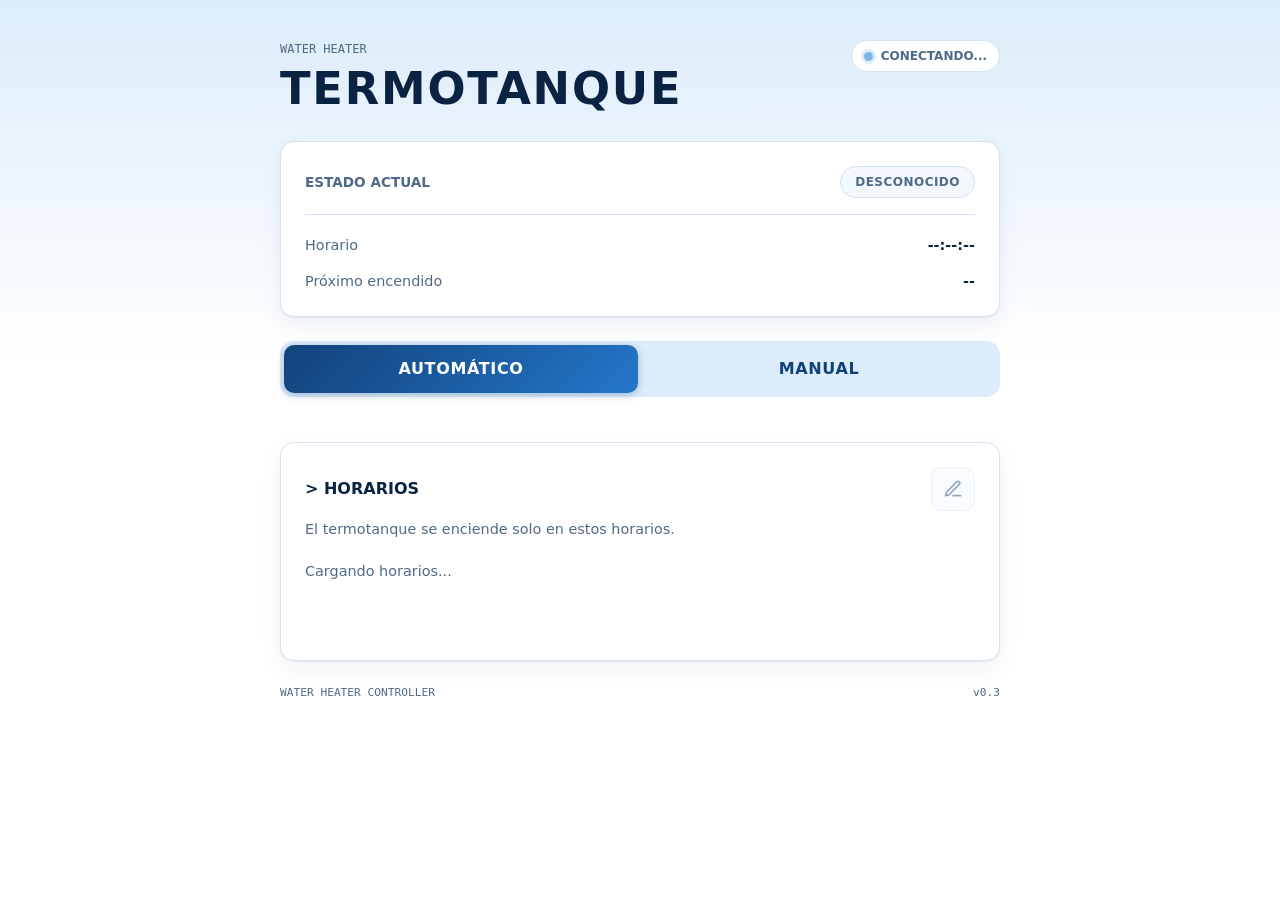
==== commit d79d42b3: "UX/UI remake" ====
--- a/UI/index.html
+++ b/UI/index.html
@@ -12,7 +12,7 @@
 
   <header class="header">
     <div>
-      <p class="terminal-label">SYSTEM://WATER_HEATER</p>
+      <p class="terminal-label">WATER HEATER</p>
       <h1>TERMOTANQUE</h1>
     </div>
 
@@ -176,7 +176,7 @@
 
 
   <footer>
-    <span>ESP8266 WATER HEATER CONTROLLER</span>
+    <span> WATER HEATER CONTROLLER</span>
     <span>v0.3</span>
   </footer>
 
